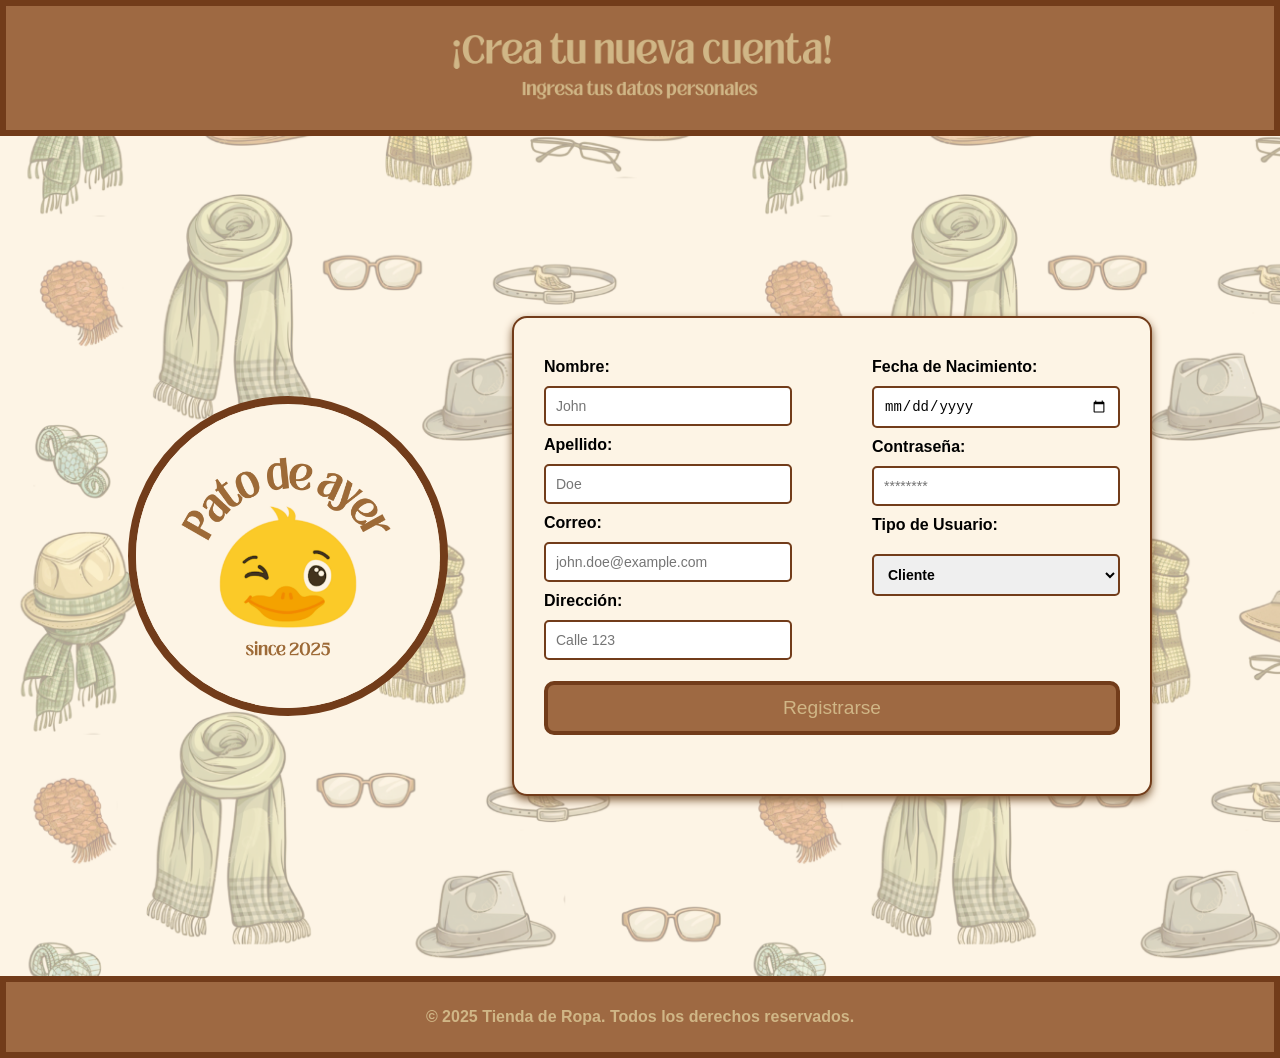
==== registro.html @ 0f08fd51 "Publicar código académico y documentación de BUAP" ====
<!DOCTYPE html>
<html lang="es">
<head>
  <meta charset="UTF-8">
  <meta name="viewport" content="width=device-width, initial-scale=1.0">
  <title>Registro - Tienda de Ropa</title>
  <link rel="stylesheet" href="assets/css/styles.css">
</head>
<body class="registro">

<header>
  <img src="assets/img/Registro.png" alt="Encabezado Registro">
</header>

<main class="form-container">
  <img src="assets/img/Logo.png" alt="Logo de la Tienda de Ropa" class="logo">
  <div id="formularios">
    <form class="register-form" action="includes/auth/registro.php" method="POST">
      <div class="form-columns">
        <div class="form-column">
          <label for="nombre">Nombre:</label>
          <input type="text" id="nombre" name="nombre" placeholder="John" required>

          <label for="apellido">Apellido:</label>
          <input type="text" id="apellido" name="apellido" placeholder="Doe" required>

          <label for="email">Correo:</label>
          <input type="email" id="email" name="email" placeholder="john.doe@example.com" required>
          
          <label for="direccion">Dirección:</label>
          <input type="text" id="direccion" name="direccion" placeholder="Calle 123" required>
        </div>

        <div class="form-column">
          <label for="fecha_nacimiento">Fecha de Nacimiento:</label>
          <input type="date" id="fecha_nacimiento" name="fecha_nacimiento" required>

          <label for="contrasena">Contraseña:</label>
          <input type="password" id="contrasena" name="contrasena" placeholder="********" required>

          <label for="tipo">Tipo de Usuario:</label>
          <select id="tipo" name="tipo" required>
            <option value="0">Cliente</option>
            <option value="1">Administrador</option>
          </select>
        </div>
      </div>
      <button type="submit" class="registro-button">Registrarse</button>
    </form>
  </div>
</main>

<footer>
  <p>&copy; 2025 Tienda de Ropa. Todos los derechos reservados.</p>
</footer>

</body>
</html>
---- assets/css/styles.css ----
:root {
      --primary-color: #fdf4e5;
      --secondary-color: #9e6942;
      --text-color: #d0b686 ;
      --margin: #723c1a;
      --realzar-boton: #805d3b;
    }

    * {
      box-sizing: border-box;
    }

    body {
      font-family: 'Poppins', sans-serif;
      margin: 0;
      background-color: #fdf4e5;
    }

   body.index, body.registro, body.admin{
  background-image: url('../img/Fondo.png');
  background-repeat: no-repeat;
  background-size: cover;
}

header.page-header {
  background-image: url('../img/Tienda.png');
  background-repeat: repeat-x;
  background-size: cover;
  height: 12rem;
}

    header {
      background-color: var(--secondary-color);
      font-family: 'Poppins', sans-serif;
      color: var(--text-color);
      text-align: center;
      border: solid .4rem var(--margin);
      padding: 15px 0;
      font-family: 'Poppins', sans-serif;
    }


    header img {
      width: 30rem;
      height: rem;
      vertical-align: middle;
    }

    .container {
      display: flex;
    }


    /*----------------------------------- SIDEBAR NAV --------*/
    nav {
      background-color: var(--secondary-color);
      padding: 1rem;
      border-right: .4rem solid var(--margin);
      border-left: .4rem solid var(--margin);
      border-bottom: .4rem solid var(--margin);
      width: 13rem;
      font-family: 'Poppins', sans-serif;
    }

    nav img {
      border-radius: 50%;
      width: 8rem;
      height: 8rem;
      display: block;
      margin: 0 auto 20px;
    }

    nav ul {
      list-style: none;
      padding: 0;
      text-align: center;
      margin-top: 2rem;
      margin-bottom: 2rem;
      font-family: 'Poppins', sans-serif;
    }

    nav ul li {
      margin: 10px;
      font-weight: bold;
      font-family: 'Poppins', sans-serif;
    }

    nav ul li a {
      text-decoration: none;
      color: var(--text-color); /* Color inicial del enlace */
      transition: color 0.3s ease;
        font-family: 'Poppins', sans-serif;
    }

    nav ul li a:hover {
      color: var(black); /* Color al pasar el cursor */
    }

    /*---------------------------------------- PRODUCTOS -------*/
    .main-content {
      flex-grow: 1;
      padding: 20px;
    }

    .products {
      display: grid;
      gap: 20px;
      padding: 20px;
      grid-template-columns: repeat(4, 1fr); /* 👈 fuerza 3 columnas */
    }

    .product {
      border: 1px solid #ccc;
      padding: 16px;
      text-align: center;
      background-color: #fff;
      border-radius: 8px;
      display: flex;
      flex-direction: column;
      font-family: 'Poppins', sans-serif;
      color: #4b2e15;
      transition: transform 0.2s ease;
      min-height: 460px; /* Aumentado */
      height: auto;       /* Para que crezca si necesita */
      max-width: 257px;   /* Opcional si quieres limitarlo */
      width: 100%;        /* Para que se adapte al grid */
}


    .product:hover {
      transform: translateY(-4px);
    }


    .product img {
      width: 100%;
      height: 120px;
      object-fit: cover;
      margin-bottom: 10px;
      border-radius: 8px;
      border: 2px solid #a67c52;
      box-shadow: 2px 2px 0 #a67c52;
      display: block;
      margin: 0 auto;
    }

.product-grid {
    display: grid;
    grid-template-columns: repeat(auto-fit, minmax(250px, 1fr)); /* Ajusta el ancho mínimo de los productos */
    gap: 20px; /* Espaciado entre productos */
    margin: 20px 0;
    justify-items: center; /* Centra los productos horizontalmente */
    align-items: start; /* Alinea los productos en la parte superior */
}

.product {
    border: 1px solid #ccc;
    border-radius: 8px;
    padding: 16px;
    text-align: center;
    background-color: #fff;
    box-shadow: 0 4px 6px rgba(0, 0, 0, 0.1);
    width: 100%; /* Ajusta el ancho del producto al contenedor */
    max-width: 250px; /* Ancho máximo para los productos */
    display: flex;
    flex-direction: column;
    justify-content: space-between;
    height: 400px; /* Altura fija para evitar que los productos se superpongan */
    overflow: hidden; /* Asegura que el contenido no se desborde */
}

.product img {
    width: 100%; /* Ajusta la imagen al ancho del contenedor */
    height: 150px; /* Altura fija para todas las imágenes */
    object-fit: cover; /* Recorta la imagen para que encaje sin deformarse */
    margin-bottom: 10px;
    border-radius: 8px;
    border: 2px solid #a67c52;
    box-shadow: 2px 2px 0 #a67c52;
}

.product-name {
    font-size: 18px;
    font-weight: bold;
    margin-bottom: 10px;
}

.product-price {
    font-size: 16px;
    color: #333;
    margin-bottom: 10px;
}

.sizes {
    display: flex;
    justify-content: center; /* Centra los botones horizontalmente */
    flex-wrap: wrap; /* Permite que los botones se ajusten si son demasiados */
    gap: 5px; /* Espaciado entre botones */
    margin-bottom: 10px;
}

.size-option {
    background: linear-gradient(to bottom, #f9e4b7, #e6c689);
    color: #4b2e15;
    border: 2px solid #a67c52;
    padding: 6px 12px;
    border-radius: 6px;
    cursor: pointer;
    font-family: 'Poppins', sans-serif;
    font-weight: bold;
    box-shadow: 2px 2px 0 #a67c52;
    text-shadow: 1px 1px #fff;
    transition: all 0.2s ease-in-out;
}
.size-option.selected {
  background-color: #a67c52;
  color: white;
  border-color: #723c1a;
  box-shadow: inset 2px 2px 4px rgba(0, 0, 0, 0.2);
  transform: scale(1.05);
}


.size-option:hover {
    background: #e6c689;
    box-shadow: 1px 1px 0 #a67c52;
    transform: translate(1px, 1px);
}

.size-option:active {
    background: #d3ae75;
    transform: scale(0.96);
}

.add-to-cart {
    padding: 10px 20px;
    background-color: #007bff;
    color: #fff;
    border: none;
    border-radius: 4px;
    cursor: pointer;
    margin-top: 10px;
}

.add-to-cart:hover {
    background-color: #0056b3;
}

.price {
  display: flex;
  justify-content: space-between;
  align-items: center;
  border-top: 2px dashed #a67c52;
  padding-top: 8px;
  margin-top: 10px;
  font-weight: bold;
  color: #4b2e15;
  font-family: 'Poppins', sans-serif;
}


.add-to-cart {
  display: inline-block;
  background: linear-gradient(to bottom, #f9e4b7, #e6c689);
  color: #4b2e15;
  border: 2px solid #a67c52;
  padding: 10px 20px;
  font-size: 15px;
  font-weight: bold;
  font-family: 'Poppins', sans-serif;
  border-radius: 8px;
  cursor: pointer;
  box-shadow: 3px 3px 0 #a67c52;
  text-shadow: 1px 1px #fff;
  transition: all 0.2s ease-in-out;
  
  margin-bottom: .5rem;
}

.add-to-cart:hover {
  background: #e6c689;
  box-shadow: 1px 1px 0 #a67c52;
  transform: translate(2px, 2px);
  margin-bottom: .4rem;
}

.add-to-cart:active {
  background: #d3ae75;
  transform: scale(0.96);
}


.sizes {
  margin-top: 5px;
}

.size-option {
  background: linear-gradient(to bottom, #f9e4b7, #e6c689);
  color: #4b2e15;
  border: 2px solid #a67c52;
  padding: 6px 12px;
  margin: .3rem;
  border-radius: 6px;
  cursor: pointer;
  font-family: 'Poppins', sans-serif;
  font-weight: bold;
  box-shadow: 2px 2px 0 #a67c52;
  text-shadow: 1px 1px #fff;
  transition: all 0.2s ease-in-out;

}

.size-option:hover {
  background: #e6c689;
  box-shadow: 1px 1px 0 #a67c52;
  transform: translate(1px, 1px);
}

.size-option:active {
  background: #d3ae75;
  transform: scale(0.96);
}


    /*---------------------------------------- PAGINACION ------*/
    .pagination {
      text-align: center;
      margin-top: 20px;
    }

    .pagination span {
      margin: 0 10px;
      cursor: pointer;
    }

    /*------------------------------------------ FOOTER --------*/
    footer {
      background-color: var(--secondary-color);
      border: solid .4rem var(--margin);
      color: var(--text-color);
      font-weight: bold;
      text-align: center;
      padding: 10px 0;
    }

    /*----------------------------------- HOME CONTAINER --------*/
    /* Estilos para la página de inicio */
    .home-container {
      display: flex;
      flex-direction: column;
      align-items: center;
      justify-content: center;
      height: calc(100vh - 60px);
      text-align: center;
      margin-top: 0; 
      padding-top: 10px;
    }

    /*-------------------------------------------- LOGO --------*/
    .logo-container {
      margin-bottom: 1.5rem;
    }

    .logo {
      width: 20rem;
      height: 20rem;
      border: .5rem solid var(--margin);
      border-radius: 50%;
      margin: 0; /* Elimina cualquier margen */
      padding: 0; /* Asegura que no haya relleno */
    }

    .button-container {
      display: flex;
      flex-direction: column;
      gap: 10px;
    }

    .home-button {
      background-color: var(--secondary-color);
      color: var(--text-color);
      border: .3rem solid var(--margin);
      padding: 10px 40px;
      width: 20rem;
      height: 3.5rem;
      font-size: 20px;
      font-weight: bold;
      border-radius: 10px;
      cursor: pointer;
      transition: background-color 0.3s ease, transform 0.2s ease;
    }

    .home-button :hover {
      background-color: var(--realzar-boton);
      transform: scale(1.3);
    }

    .home-button:active {
      background-color: var(--realzar-boton);
      transform: scale(0.95);
    }


    .form-container {
      display: flex;
      justify-content: center;
      align-items: center;
      height: calc(100vh - 60px);
    }


    /*------------------------------------------ REGISTRO --------*/
    .registro-button{
      background-color: var(--secondary-color);
      color: var(--text-color);
      padding: 12px 24px;
      border: .3rem solid var(--margin);
      border-radius: 10px;
      font-size: 1.2rem;
      cursor: pointer;
      transition: background-color 0.3s ease;
      margin-top: 10px;
    }

    .registro-button:hover {
      background-color: var(--realzar-boton);
      transform: scale(.95);
    }

    .registro-button-admin{
      background-color: var(--secondary-color);
      color: var(--text-color);
      padding: 12px 24px;
      border: .3rem solid var(--margin);
      border-radius: 10px;
      font-size: 1rem;
      cursor: pointer;
      transition: background-color 0.3s ease;
      margin-top: 10px;
      height: 3rem;
      width: 12rem;
    }

    .registro-button-admin:hover {
      background-color: var(--realzar-boton);
      transform: scale(.95);
    }

    .register-form{
      display: flex;
      flex-direction: column;
      gap: 11px;
      height: 30rem;
      width: 40rem;
      padding: 30px;
      border: 2px solid var(--margin);
      border-radius: 15px;
      background-color: var(--primary-color);
      box-shadow: 0 4px 8px var(--realzar-boton);
      margin-left: 4rem;
      margin-top: 3rem;
      margin-bottom: 3rem;
    }

    .register-form label, textarea, select{
      font-weight: bold;
      margin-bottom: 10px;
      margin-top: 10px;
    }


    .register-form input, textarea, select{
      padding: 10px;
      border: 2px solid var(--margin);
      border-radius: 5px;
      font-size: 14px;
    }

    .register-form input:focus{
      outline: none;
      border-color: var(--margin);
      box-shadow: 0 0 5px var(--margin);
    }


    .form-columns {
      display: flex;
      gap: 5rem;
      justify-content: space-between;
    }

    .form-column {
      flex: 1;
      display: flex;
      flex-direction: column;
    }
/*----------------------------------- FORMULARIO ADMINISTRADOR*/
  .form-columnPanelAdmin{
    flex: 1;
    min-width: 250px;
    display: flex;
    flex-direction: column;
  }

    .form-columnsPanelAdmin {
      display: flex;
      gap: 5rem;
      justify-content: space-between;
    }

  .titulo-con-imagen {
  display: flex;
  align-items: center;
  gap: 10px;
  font-size: 1.8rem;
}

.icono-h2 {
  width: 20rem;
  height: 40px;
}

/*-------------------------- REGISTRO ADMIN PROD ---------------*/


    .login-form {
      display: flex;
      flex-direction: column;
      gap: 15px;
      width: 300px;
      padding: 20px;
      border: 2px solid black;
      border-radius: 10px;
      background-color: #f7f7f7;
      box-shadow: 0 4px 8px rgba(0, 0, 0, 0.2);
    }

    .login-form label {
      font-weight: bold;
      margin-bottom: 5px;
    }

    .login-form input {
      padding: 10px;
      border: 2px solid black;
      border-radius: 5px;
      font-size: 14px;
    }

    .login-form input:focus {
      outline: none;
      border-color: #6e8510;
      box-shadow: 0 0 5px #6e8510;
    }
/*------------------------------ CARRITO -------------*/
.cart-container {
  background-color: var(--primary-color);
  border: .3rem solid var(--margin);
  border-radius: 10px;
  padding: 2rem;
  width: 90%;
  max-width: 800px;
  margin: 2rem auto;
  box-shadow: 0 0 10px var(--realzar-boton);
  color: #4b2e15;
  font-family: 'Poppins', sans-serif;
}

.cart-container h2 {
  text-align: center;
  color: var(--secondary-color);
  margin-bottom: 1.5rem;
}

.cart-item {
  display: flex;
  align-items: center;
  background-color: #fff;
  padding: 1rem;
  margin-bottom: 1rem;
  border: 2px solid var(--margin);
  border-radius: 10px;
  box-shadow: 3px 3px 0 var(--realzar-boton);
}

.cart-item img {
  width: 100px;
  height: 100px;
  object-fit: cover;
  border: 2px solid var(--margin);
  border-radius: 8px;
  margin-right: 1rem;
}

.cart-details {
  flex-grow: 1;
}

.cart-details p {
  margin: 4px 0;
  font-weight: bold;
}

.remove-item {
  background-color: var(--secondary-color);
  color: var(--text-color);
  border: 2px solid var(--margin);
  border-radius: 8px;
  padding: 0.5rem 1rem;
  cursor: pointer;
  font-family: 'Poppins', sans-serif;
  transition: transform 0.2s ease, background-color 0.3s ease;
}

.remove-item:hover {
  background-color: var(--realzar-boton);
  transform: scale(1.05);
}

.cart-summary {
  text-align: right;
  margin-top: 1rem;
  font-size: 1.2rem;
  font-weight: bold;
  color: var(--secondary-color);
}

.checkout-button {
  background-color: var(--secondary-color);
  color: var(--text-color);
  border: .3rem solid var(--margin);
  border-radius: 8px;
  padding: 0.8rem 2rem;
  margin-top: 1rem;
  font-size: 1rem;
  cursor: pointer;
  transition: background-color 0.3s ease, transform 0.2s ease;
}

.checkout-button:hover {
  background-color: var(--realzar-boton);
  transform: scale(1.05);
}

.empty-cart-message {
  text-align: center;
  padding: 2rem;
  font-size: 1.2rem;
  color: var(--secondary-color);
}

.empty-cart-message p {
  margin-bottom: 1rem;
}

.continue-shopping {
  display: inline-block;
  background: linear-gradient(to bottom, #f9e4b7, #e6c689);
  color: #4b2e15;
  border: 2px solid #a67c52;
  padding: 10px 20px;
  font-size: 15px;
  font-weight: bold;
  border-radius: 8px;
  cursor: pointer;
  box-shadow: 3px 3px 0 #a67c52;
  text-decoration: none;
  transition: all 0.2s ease-in-out;
}

.continue-shopping:hover {
  background: #e6c689;
  box-shadow: 1px 1px 0 #a67c52;
  transform: translate(2px, 2px);
}

.error-message {
  text-align: center;
  color: #d9534f;
  padding: 1rem;
  font-weight: bold;
}
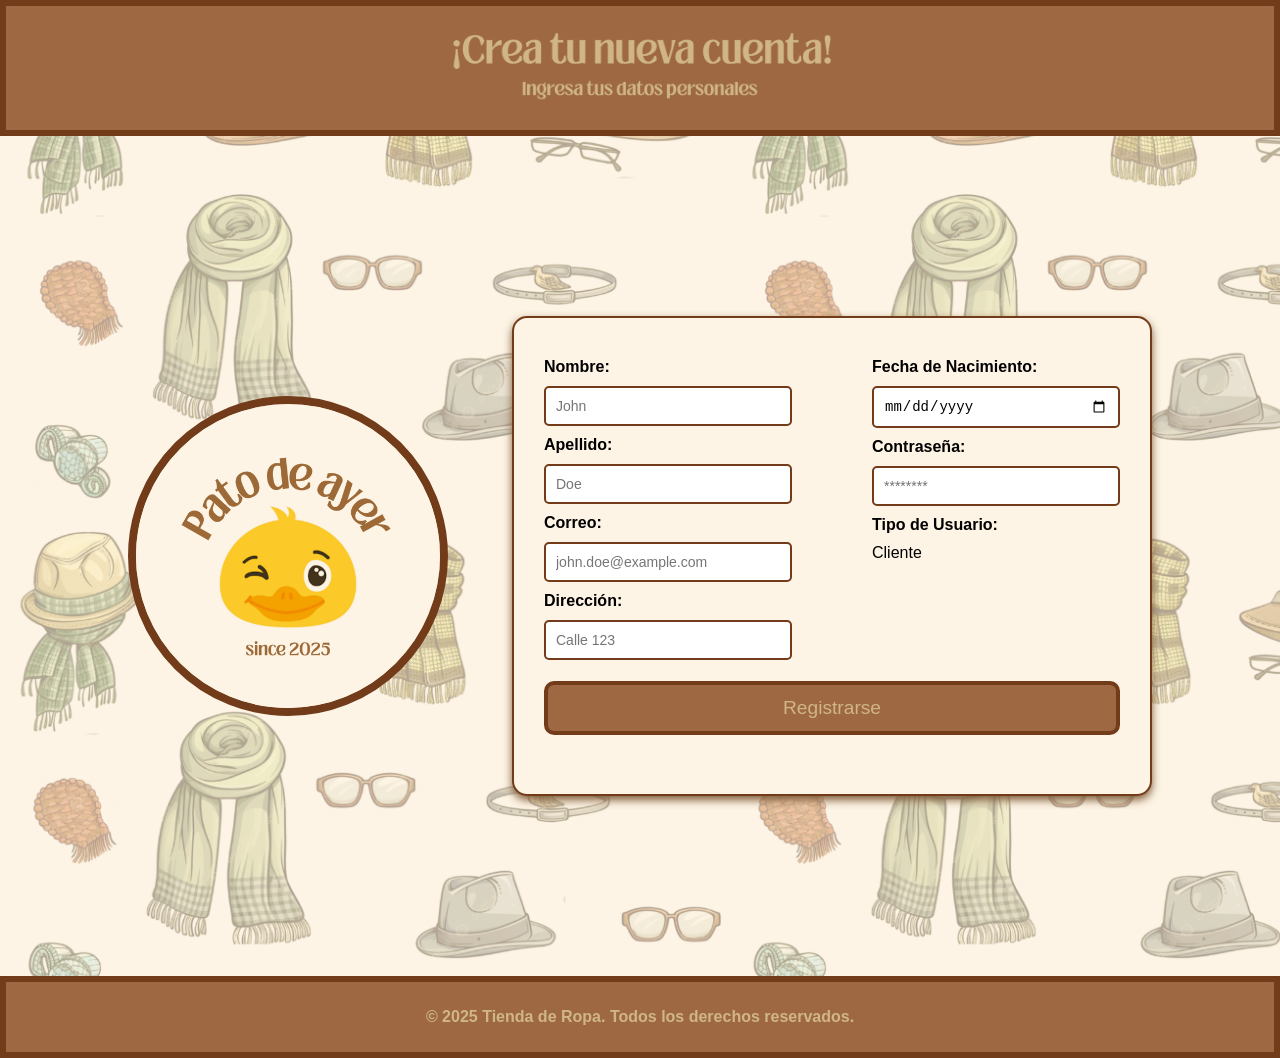
==== commit 66bcb04f: "Corregir fallos verificados y documentar pruebas y límites" ====
--- a/registro.html
+++ b/registro.html
@@ -1,58 +1,55 @@
-<!DOCTYPE html>
-<html lang="es">
-<head>
-  <meta charset="UTF-8">
-  <meta name="viewport" content="width=device-width, initial-scale=1.0">
-  <title>Registro - Tienda de Ropa</title>
-  <link rel="stylesheet" href="assets/css/styles.css">
-</head>
-<body class="registro">
-
-<header>
-  <img src="assets/img/Registro.png" alt="Encabezado Registro">
-</header>
-
-<main class="form-container">
-  <img src="assets/img/Logo.png" alt="Logo de la Tienda de Ropa" class="logo">
-  <div id="formularios">
-    <form class="register-form" action="includes/auth/registro.php" method="POST">
-      <div class="form-columns">
-        <div class="form-column">
-          <label for="nombre">Nombre:</label>
-          <input type="text" id="nombre" name="nombre" placeholder="John" required>
-
-          <label for="apellido">Apellido:</label>
-          <input type="text" id="apellido" name="apellido" placeholder="Doe" required>
-
-          <label for="email">Correo:</label>
-          <input type="email" id="email" name="email" placeholder="john.doe@example.com" required>
-          
-          <label for="direccion">Dirección:</label>
-          <input type="text" id="direccion" name="direccion" placeholder="Calle 123" required>
-        </div>
-
-        <div class="form-column">
-          <label for="fecha_nacimiento">Fecha de Nacimiento:</label>
-          <input type="date" id="fecha_nacimiento" name="fecha_nacimiento" required>
-
-          <label for="contrasena">Contraseña:</label>
-          <input type="password" id="contrasena" name="contrasena" placeholder="********" required>
-
-          <label for="tipo">Tipo de Usuario:</label>
-          <select id="tipo" name="tipo" required>
-            <option value="0">Cliente</option>
-            <option value="1">Administrador</option>
-          </select>
-        </div>
-      </div>
-      <button type="submit" class="registro-button">Registrarse</button>
-    </form>
-  </div>
-</main>
-
-<footer>
-  <p>&copy; 2025 Tienda de Ropa. Todos los derechos reservados.</p>
-</footer>
-
-</body>
-</html>
+<!DOCTYPE html>
+<html lang="es">
+<head>
+  <meta charset="UTF-8">
+  <meta name="viewport" content="width=device-width, initial-scale=1.0">
+  <title>Registro - Tienda de Ropa</title>
+  <link rel="stylesheet" href="assets/css/styles.css">
+</head>
+<body class="registro">
+
+<header>
+  <img src="assets/img/Registro.png" alt="Encabezado Registro">
+</header>
+
+<main class="form-container">
+  <img src="assets/img/Logo.png" alt="Logo de la Tienda de Ropa" class="logo">
+  <div id="formularios">
+    <form class="register-form" action="includes/auth/registro.php" method="POST">
+      <div class="form-columns">
+        <div class="form-column">
+          <label for="nombre">Nombre:</label>
+          <input type="text" id="nombre" name="nombre" placeholder="John" required>
+
+          <label for="apellido">Apellido:</label>
+          <input type="text" id="apellido" name="apellido" placeholder="Doe" required>
+
+          <label for="email">Correo:</label>
+          <input type="email" id="email" name="email" placeholder="john.doe@example.com" required>
+          
+          <label for="direccion">Dirección:</label>
+          <input type="text" id="direccion" name="direccion" placeholder="Calle 123" required>
+        </div>
+
+        <div class="form-column">
+          <label for="fecha_nacimiento">Fecha de Nacimiento:</label>
+          <input type="date" id="fecha_nacimiento" name="fecha_nacimiento" required>
+
+          <label for="contrasena">Contraseña:</label>
+          <input type="password" id="contrasena" name="contrasena" placeholder="********" required>
+
+          <label for="tipo">Tipo de Usuario:</label>
+          <input id="tipo" name="tipo" type="hidden" value="0"><span>Cliente</span>
+        </div>
+      </div>
+      <button type="submit" class="registro-button">Registrarse</button>
+    </form>
+  </div>
+</main>
+
+<footer>
+  <p>&copy; 2025 Tienda de Ropa. Todos los derechos reservados.</p>
+</footer>
+
+</body>
+</html>
